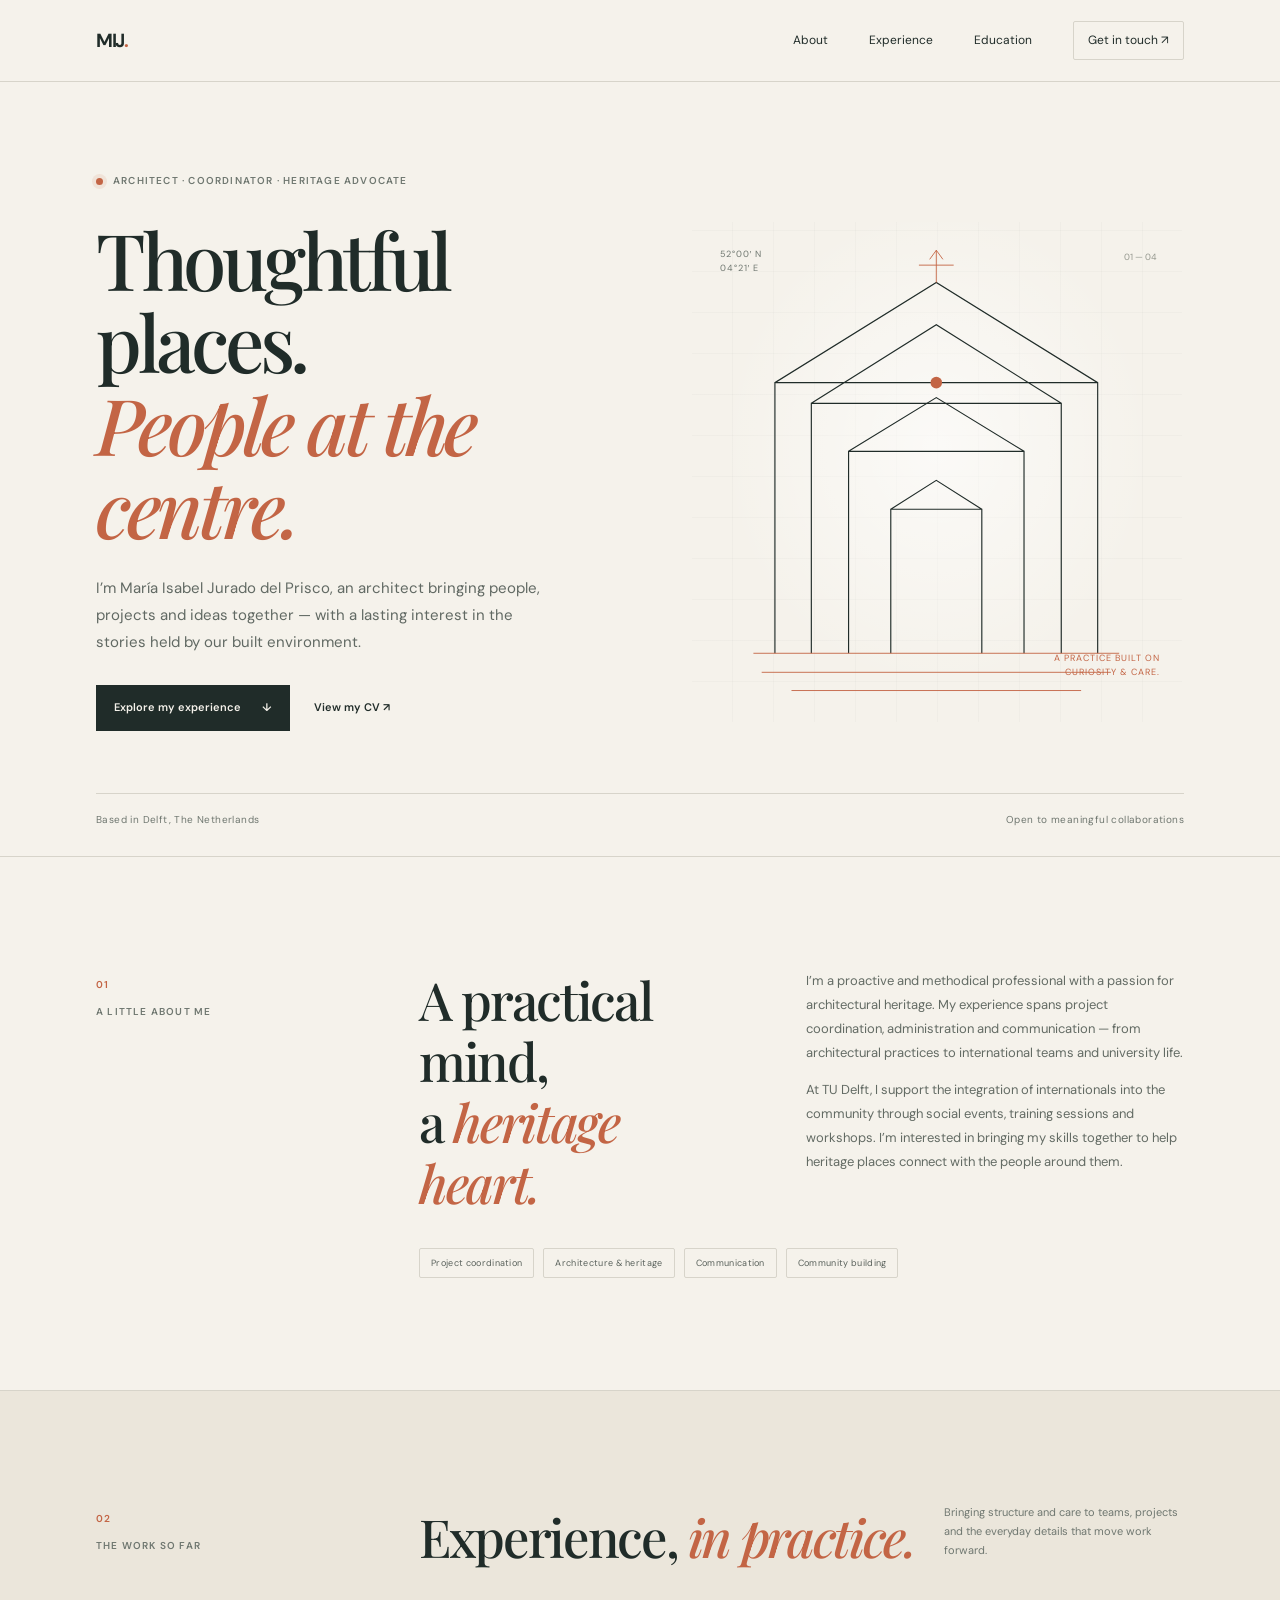
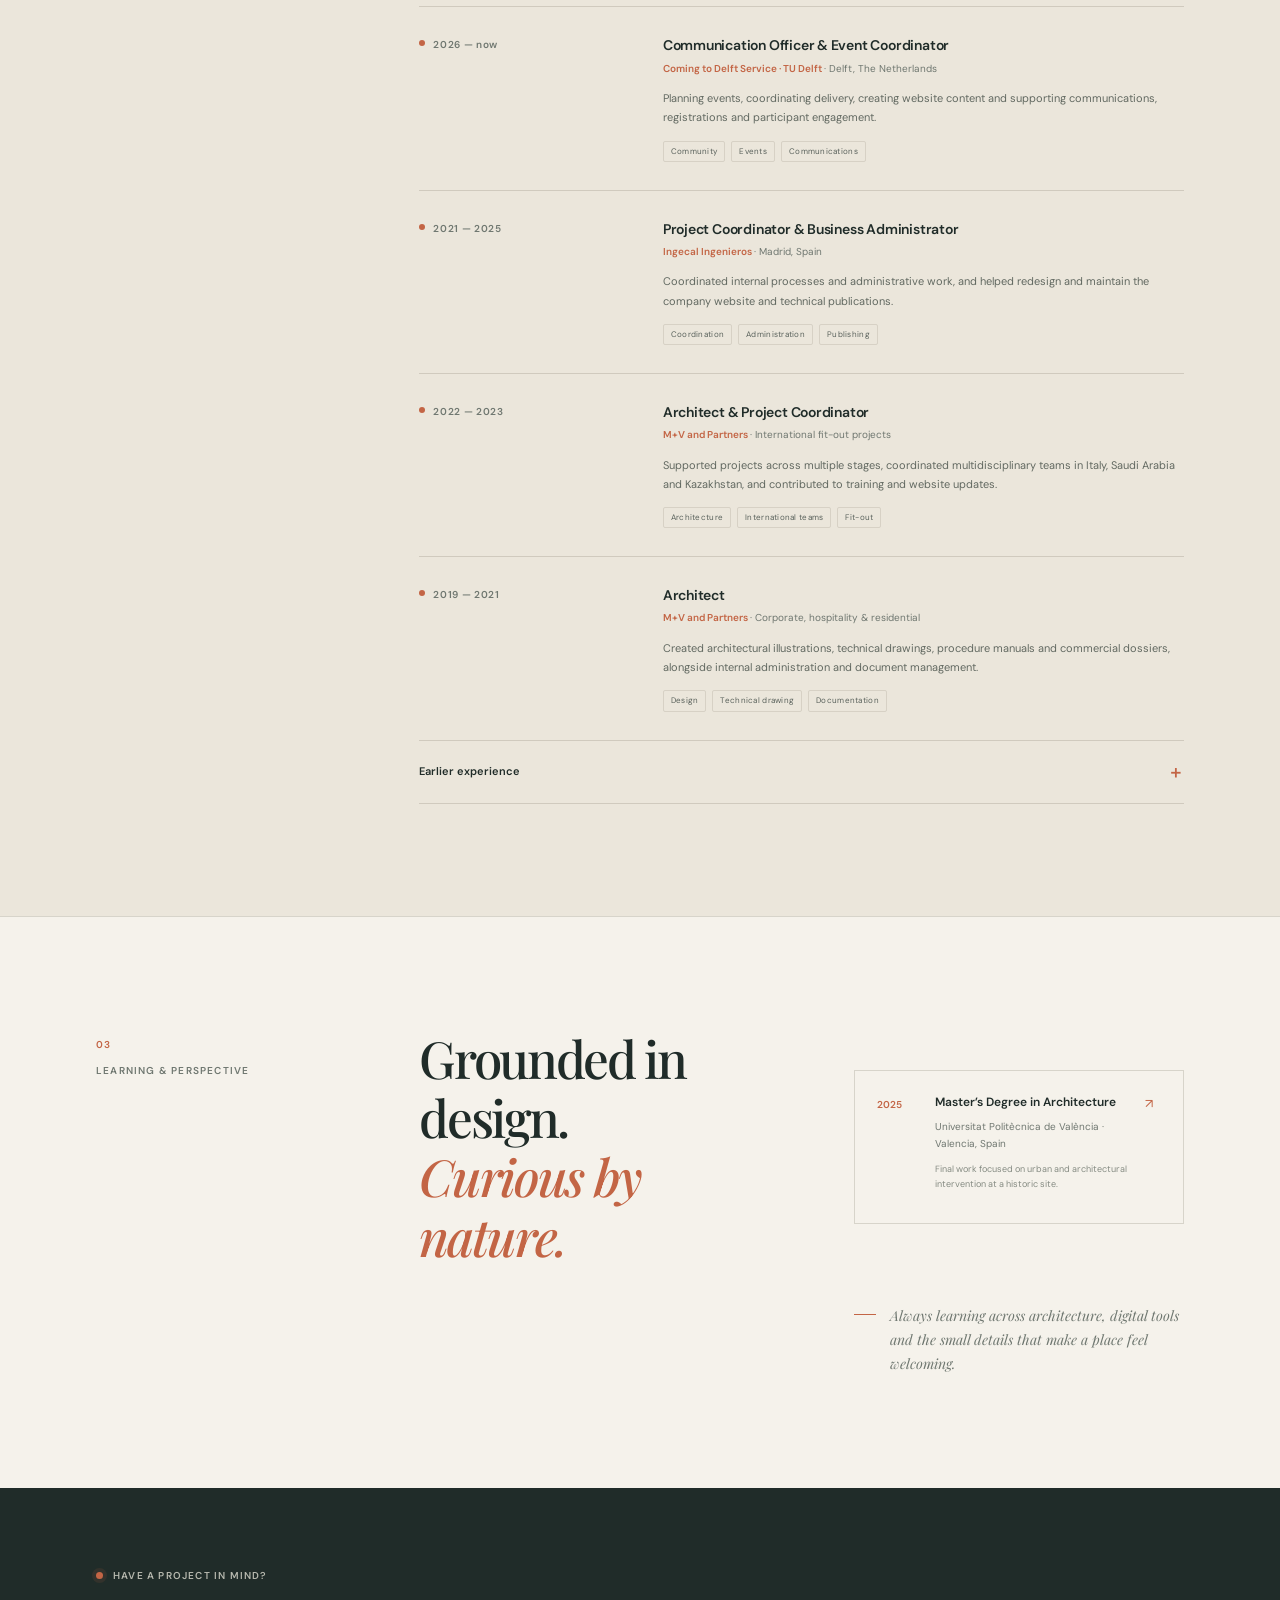
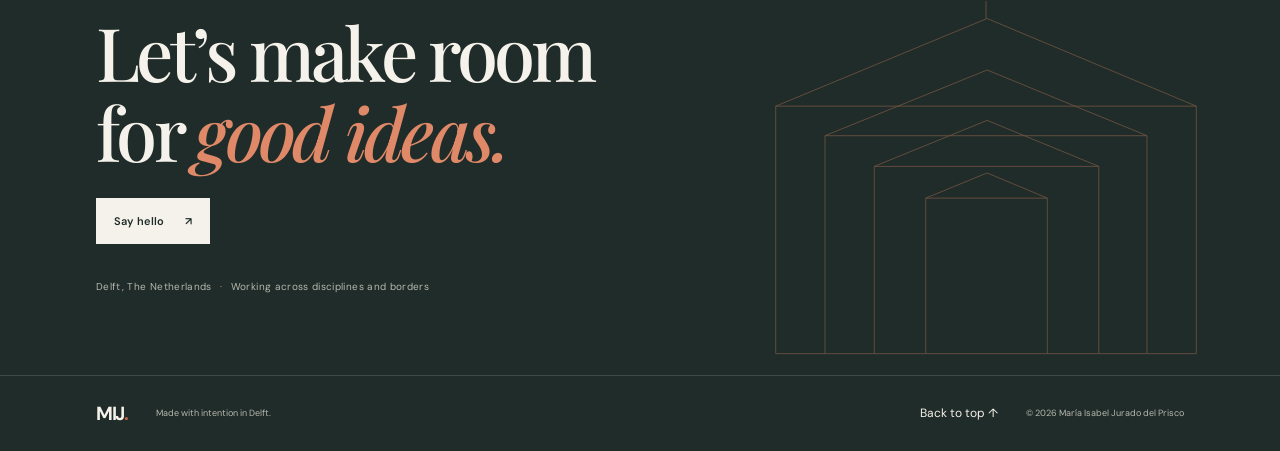
==== index.html @ f43166e5 "Create personal portfolio website" ====
<!doctype html>
<html lang="en">
  <head>
    <meta charset="utf-8">
    <meta name="viewport" content="width=device-width, initial-scale=1">
    <meta name="theme-color" content="#f5f2eb">
    <meta name="description" content="María Isabel Jurado del Prisco is an architect and project coordinator based in Delft, working across architecture, communication, and cultural heritage.">
    <title>María Isabel Jurado del Prisco — Architect &amp; Coordinator</title>
    <link rel="stylesheet" href="styles.css">
  </head>
  <body>
    <header class="site-header">
      <a class="wordmark" href="#home" aria-label="María Isabel Jurado del Prisco, home">MIJ<span>.</span></a>
      <nav aria-label="Main navigation">
        <a href="#about">About</a>
        <a href="#experience">Experience</a>
        <a href="#education">Education</a>
        <a class="nav-contact" href="#contact">Get in touch <span aria-hidden="true">↗</span></a>
      </nav>
    </header>

    <main>
      <section class="hero" id="home" aria-labelledby="hero-title">
        <div class="hero-copy">
          <p class="eyebrow"><span class="status-dot"></span> Architect · Coordinator · Heritage advocate</p>
          <h1 id="hero-title">Thoughtful places.<br><em>People at the centre.</em></h1>
          <p class="hero-intro">I’m María Isabel Jurado del Prisco, an architect bringing people, projects and ideas together — with a lasting interest in the stories held by our built environment.</p>
          <div class="hero-actions">
            <a class="button button-dark" href="#experience">Explore my experience <span aria-hidden="true">↓</span></a>
            <a class="text-link" href="assets/Isabel_Jurado_CV.pdf" target="_blank" rel="noreferrer">View my CV <span aria-hidden="true">↗</span></a>
          </div>
        </div>
        <div class="hero-art" aria-label="Abstract architectural line drawing" role="img">
          <div class="art-label art-label-top">52°00′ N<br>04°21′ E</div>
          <svg class="architecture" viewBox="0 0 540 580" fill="none" xmlns="http://www.w3.org/2000/svg" aria-hidden="true">
            <path d="M75 503V176L270 55L465 176V503" />
            <path d="M75 176H465M119 503V201H421V503M119 201L270 106L421 201" />
            <path d="M164 503V259H376V503M164 259L270 194L376 259" />
            <path d="M215 503V329H325V503M215 329L270 294L325 329" />
            <path d="M49 503H491M59 526H481M95 548H445" />
            <path d="M270 55V16M249 34H291M270 16L262 27M270 16L278 27" />
            <circle cx="270" cy="176" r="7" />
          </svg>
          <div class="art-label art-label-bottom">A practice built on<br>curiosity &amp; care.</div>
          <span class="art-index">01 — 04</span>
        </div>
        <div class="hero-caption"><span>Based in Delft, The Netherlands</span><span>Open to meaningful collaborations</span></div>
      </section>

      <section class="intro section-wrap" id="about" aria-labelledby="about-title">
        <div class="section-marker"><span>01</span> A little about me</div>
        <div class="intro-content">
          <h2 id="about-title">A practical mind,<br>a <em>heritage heart.</em></h2>
          <div class="intro-body">
            <p>I’m a proactive and methodical professional with a passion for architectural heritage. My experience spans project coordination, administration and communication — from architectural practices to international teams and university life.</p>
            <p>At TU Delft, I support the integration of internationals into the community through social events, training sessions and workshops. I’m interested in bringing my skills together to help heritage places connect with the people around them.</p>
          </div>
          <div class="focus-list" aria-label="Areas of focus">
            <span>Project coordination</span>
            <span>Architecture &amp; heritage</span>
            <span>Communication</span>
            <span>Community building</span>
          </div>
        </div>
      </section>

      <section class="experience section-wrap" id="experience" aria-labelledby="experience-title">
        <div class="section-marker"><span>02</span> The work so far</div>
        <div class="section-main">
          <div class="section-heading">
            <h2 id="experience-title">Experience, <em>in practice.</em></h2>
            <p>Bringing structure and care to teams, projects and the everyday details that move work forward.</p>
          </div>
          <div class="timeline">
            <article class="timeline-item current">
              <div class="timeline-date">2026 — now</div>
              <div class="timeline-detail">
                <h3>Communication Officer &amp; Event Coordinator</h3>
                <p class="timeline-org">Coming to Delft Service · TU Delft <span>· Delft, The Netherlands</span></p>
                <p>Planning events, coordinating delivery, creating website content and supporting communications, registrations and participant engagement.</p>
                <div class="tags"><span>Community</span><span>Events</span><span>Communications</span></div>
              </div>
              <span class="timeline-mark" aria-hidden="true"></span>
            </article>
            <article class="timeline-item">
              <div class="timeline-date">2021 — 2025</div>
              <div class="timeline-detail">
                <h3>Project Coordinator &amp; Business Administrator</h3>
                <p class="timeline-org">Ingecal Ingenieros <span>· Madrid, Spain</span></p>
                <p>Coordinated internal processes and administrative work, and helped redesign and maintain the company website and technical publications.</p>
                <div class="tags"><span>Coordination</span><span>Administration</span><span>Publishing</span></div>
              </div>
              <span class="timeline-mark" aria-hidden="true"></span>
            </article>
            <article class="timeline-item">
              <div class="timeline-date">2022 — 2023</div>
              <div class="timeline-detail">
                <h3>Architect &amp; Project Coordinator</h3>
                <p class="timeline-org">M+V and Partners <span>· International fit-out projects</span></p>
                <p>Supported projects across multiple stages, coordinated multidisciplinary teams in Italy, Saudi Arabia and Kazakhstan, and contributed to training and website updates.</p>
                <div class="tags"><span>Architecture</span><span>International teams</span><span>Fit-out</span></div>
              </div>
              <span class="timeline-mark" aria-hidden="true"></span>
            </article>
            <article class="timeline-item">
              <div class="timeline-date">2019 — 2021</div>
              <div class="timeline-detail">
                <h3>Architect</h3>
                <p class="timeline-org">M+V and Partners <span>· Corporate, hospitality &amp; residential</span></p>
                <p>Created architectural illustrations, technical drawings, procedure manuals and commercial dossiers, alongside internal administration and document management.</p>
                <div class="tags"><span>Design</span><span>Technical drawing</span><span>Documentation</span></div>
              </div>
              <span class="timeline-mark" aria-hidden="true"></span>
            </article>
            <details class="earlier-work">
              <summary>Earlier experience <span aria-hidden="true">＋</span></summary>
              <div class="earlier-list">
                <article>
                  <p class="timeline-org">Technical CAD Drafting Specialist · Ingecal Ingenieros <span>2014, 2019 · project-based</span></p>
                  <p>Technical illustration and editorial design for educational textbooks.</p>
                </article>
                <article>
                  <p class="timeline-org">Private Tutor, Technical Drawing &amp; Geometry <span>2015 — 2016</span></p>
                  <p>Personalised tutoring in technical drawing, geometry and building structures.</p>
                </article>
              </div>
            </details>
          </div>
        </div>
      </section>

      <section class="education section-wrap" id="education" aria-labelledby="education-title">
        <div class="section-marker"><span>03</span> Learning &amp; perspective</div>
        <div class="section-main education-main">
          <h2 id="education-title">Grounded in design.<br><em>Curious by nature.</em></h2>
          <article class="education-card">
            <span class="education-year">2025</span>
            <div>
              <h3>Master’s Degree in Architecture</h3>
              <p>Universitat Politècnica de València · Valencia, Spain</p>
              <p class="education-note">Final work focused on urban and architectural intervention at a historic site.</p>
            </div>
            <span class="education-symbol" aria-hidden="true">↗</span>
          </article>
          <div class="education-note-block">
            <span class="note-dash"></span>
            <p>Always learning across architecture, digital tools and the small details that make a place feel welcoming.</p>
          </div>
        </div>
      </section>

      <section class="contact" id="contact" aria-labelledby="contact-title">
        <div class="contact-inner">
          <p class="eyebrow"><span class="status-dot"></span> Have a project in mind?</p>
          <h2 id="contact-title">Let’s make room<br>for <em>good ideas.</em></h2>
          <a class="button button-light" href="mailto:M.I.JuradodelPrisco@tudelft.nl">Say hello <span aria-hidden="true">↗</span></a>
          <p class="contact-location">Delft, The Netherlands <span>·</span> Working across disciplines and borders</p>
        </div>
        <div class="contact-graphic" aria-hidden="true">
          <svg viewBox="0 0 420 340" fill="none" xmlns="http://www.w3.org/2000/svg">
            <path d="M18 322V96L211 16L402 96V322M63 322V123L211 63L357 123V322M108 322V151L211 109L313 151V322M155 322V180L211 157L266 180V322M18 322H402" />
            <path d="M18 96H402M63 123H357M108 151H313M155 180H266M210 16V0" />
          </svg>
        </div>
      </section>
    </main>

    <footer class="site-footer">
      <a class="wordmark" href="#home" aria-label="Back to top">MIJ<span>.</span></a>
      <span>Made with intention in Delft.</span>
      <a href="#home">Back to top ↑</a>
      <span class="copyright">© <span id="year">2026</span> María Isabel Jurado del Prisco</span>
    </footer>
    <script>
      document.getElementById("year").textContent = new Date().getFullYear();
    </script>
  </body>
</html>
---- styles.css ----
@import url("https://fonts.googleapis.com/css2?family=DM+Sans:wght@400;500;600;700&family=Playfair+Display:ital,wght@0,500;0,600;1,500;1,600&display=swap");

:root {
  color-scheme: light;
  --paper: #f5f2eb;
  --paper-deep: #ebe6db;
  --ink: #202c29;
  --muted: #6f7770;
  --line: #d7d4ca;
  --accent: #c36545;
  --serif: "Playfair Display", Georgia, serif;
  --sans: "DM Sans", "Segoe UI", sans-serif;
}

* {
  box-sizing: border-box;
}

html {
  scroll-behavior: smooth;
}

body {
  margin: 0;
  color: var(--ink);
  background: var(--paper);
  font-family: var(--sans);
  font-size: 15px;
  line-height: 1.65;
  -webkit-font-smoothing: antialiased;
}

a {
  color: inherit;
}

a:focus-visible,
summary:focus-visible {
  outline: 2px solid var(--accent);
  outline-offset: 5px;
}

.site-header {
  height: 82px;
  display: flex;
  align-items: center;
  justify-content: space-between;
  padding: 0 7.5%;
  border-bottom: 1px solid var(--line);
}

.wordmark {
  font-size: 19px;
  font-weight: 700;
  letter-spacing: -0.07em;
  text-decoration: none;
}

.wordmark span {
  color: var(--accent);
}

.site-header nav {
  display: flex;
  align-items: center;
  gap: clamp(20px, 3.2vw, 48px);
}

.site-header nav a,
.site-footer a:not(.wordmark) {
  font-size: 12px;
  text-decoration: none;
}

.site-header nav a:hover,
.site-footer a:not(.wordmark):hover,
.text-link:hover {
  color: var(--accent);
}

.nav-contact {
  padding: 9px 14px;
  border: 1px solid var(--line);
  border-radius: 2px;
}

.hero {
  min-height: 690px;
  padding: 87px 7.5% 28px;
  display: grid;
  grid-template-columns: minmax(0, 1fr) minmax(340px, 0.9fr);
  grid-template-rows: 1fr auto;
  align-items: center;
  gap: 18px 4%;
  overflow: hidden;
}

.hero-copy {
  max-width: 600px;
  padding: 4px 0 44px;
  position: relative;
  z-index: 1;
}

.eyebrow {
  display: flex;
  align-items: center;
  gap: 10px;
  margin: 0 0 28px;
  color: var(--muted);
  font-size: 10px;
  font-weight: 600;
  letter-spacing: 0.12em;
  text-transform: uppercase;
}

.status-dot {
  width: 7px;
  height: 7px;
  display: inline-block;
  flex: 0 0 7px;
  border-radius: 50%;
  background: var(--accent);
  box-shadow: 0 0 0 4px rgb(195 101 69 / 11%);
}

h1,
h2,
h3,
p {
  margin-top: 0;
}

.hero h1 {
  margin-bottom: 26px;
  font-family: var(--serif);
  font-size: clamp(48px, 6.1vw, 82px);
  font-weight: 500;
  letter-spacing: -0.055em;
  line-height: 1.06;
}

.hero h1 em,
.section-main h2 em,
.intro h2 em,
.contact h2 em {
  color: var(--accent);
  font-weight: 500;
}

.hero-intro {
  max-width: 445px;
  margin-bottom: 29px;
  color: #616963;
  font-size: 15px;
  line-height: 1.8;
}

.hero-actions {
  display: flex;
  align-items: center;
  flex-wrap: wrap;
  gap: 24px;
}

.button {
  min-height: 46px;
  padding: 0 18px;
  display: inline-flex;
  align-items: center;
  justify-content: center;
  gap: 21px;
  font-size: 11px;
  font-weight: 600;
  text-decoration: none;
  transition: background 160ms ease, color 160ms ease, transform 160ms ease;
}

.button:hover {
  transform: translateY(-2px);
}

.button-dark {
  color: var(--paper);
  background: var(--ink);
}

.button-dark:hover {
  background: var(--accent);
}

.text-link {
  font-size: 11px;
  font-weight: 600;
  text-decoration: none;
}

.hero-art {
  height: 500px;
  max-width: 490px;
  width: 100%;
  justify-self: center;
  position: relative;
  background:
    radial-gradient(ellipse at 50% 45%, rgb(255 255 255 / 62%) 0, rgb(255 255 255 / 0%) 62%),
    repeating-linear-gradient(0deg, transparent 0, transparent 40px, rgb(32 44 41 / 5%) 41px),
    repeating-linear-gradient(90deg, transparent 0, transparent 40px, rgb(32 44 41 / 5%) 41px);
}

.architecture {
  position: absolute;
  inset: 3% 3% 1%;
  width: 94%;
  height: 96%;
  overflow: visible;
}

.architecture path {
  stroke: var(--ink);
  stroke-width: 1.15;
  vector-effect: non-scaling-stroke;
}

.architecture path:nth-child(n + 5) {
  stroke: var(--accent);
  stroke-width: 0.9;
}

.architecture circle {
  fill: var(--accent);
}

.art-label {
  position: absolute;
  color: var(--muted);
  font-size: 9px;
  line-height: 1.55;
  letter-spacing: 0.11em;
  text-transform: uppercase;
}

.art-label-top {
  top: 26px;
  left: 28px;
}

.art-label-bottom {
  right: 22px;
  bottom: 42px;
  color: var(--accent);
  text-align: right;
}

.art-index {
  position: absolute;
  right: 25px;
  top: 28px;
  color: #95988f;
  font-size: 9px;
}

.hero-caption {
  grid-column: 1 / -1;
  display: flex;
  justify-content: space-between;
  padding-top: 18px;
  border-top: 1px solid var(--line);
  color: var(--muted);
  font-size: 10px;
  letter-spacing: 0.04em;
}

.section-wrap {
  padding: 112px 7.5%;
  display: grid;
  grid-template-columns: minmax(160px, 0.52fr) minmax(0, 1.48fr);
  gap: 5%;
  border-top: 1px solid var(--line);
}

.section-marker {
  padding-top: 8px;
  color: var(--muted);
  font-size: 10px;
  font-weight: 600;
  letter-spacing: 0.12em;
  text-transform: uppercase;
}

.section-marker span {
  display: block;
  margin-bottom: 10px;
  color: var(--accent);
}

.intro-content {
  display: grid;
  grid-template-columns: minmax(250px, 0.86fr) minmax(250px, 1fr);
  align-items: start;
  gap: 10px 8%;
}

.intro h2,
.section-main h2 {
  margin-bottom: 0;
  font-family: var(--serif);
  font-size: clamp(37px, 4.1vw, 56px);
  font-weight: 500;
  letter-spacing: -0.045em;
  line-height: 1.16;
}

.intro-body {
  max-width: 510px;
  color: #636b64;
  font-size: 13px;
  line-height: 1.85;
}

.intro-body p:last-child {
  margin-bottom: 0;
}

.focus-list {
  grid-column: 1 / -1;
  display: flex;
  flex-wrap: wrap;
  gap: 9px;
  margin-top: 25px;
}

.focus-list span,
.tags span {
  border: 1px solid var(--line);
  border-radius: 2px;
  color: #59615b;
  font-size: 9px;
  letter-spacing: 0.035em;
}

.focus-list span {
  padding: 7px 11px;
}

.experience {
  background: var(--paper-deep);
}

.section-main {
  min-width: 0;
}

.section-heading {
  margin-bottom: 40px;
  display: flex;
  align-items: end;
  justify-content: space-between;
  gap: 30px;
}

.section-heading h2 {
  flex: 0 0 auto;
}

.section-heading > p {
  max-width: 255px;
  margin-bottom: 7px;
  color: var(--muted);
  font-size: 11px;
  line-height: 1.7;
}

.timeline {
  border-top: 1px solid #d0cabe;
}

.timeline-item {
  position: relative;
  display: grid;
  grid-template-columns: minmax(105px, 0.35fr) minmax(0, 1fr);
  gap: 8%;
  padding: 27px 0 28px;
  border-bottom: 1px solid #d0cabe;
}

.timeline-date {
  padding-top: 3px;
  color: var(--muted);
  font-size: 10px;
  font-weight: 600;
  letter-spacing: 0.07em;
}

.timeline-detail h3 {
  margin-bottom: 3px;
  font-size: 14px;
  font-weight: 600;
  letter-spacing: -0.015em;
}

.timeline-org {
  margin-bottom: 12px;
  color: var(--accent);
  font-size: 10px;
  font-weight: 600;
}

.timeline-org span {
  color: var(--muted);
  font-weight: 400;
}

.timeline-detail > p:not(.timeline-org) {
  max-width: 600px;
  margin-bottom: 13px;
  color: #626961;
  font-size: 11px;
  line-height: 1.75;
}

.tags {
  display: flex;
  flex-wrap: wrap;
  gap: 6px;
}

.tags span {
  padding: 3px 7px;
  border-color: #d7d1c5;
  font-size: 8px;
}

.timeline-mark {
  position: absolute;
  top: 33px;
  left: 0;
  width: 6px;
  height: 6px;
  border-radius: 50%;
  background: var(--accent);
}

.timeline-date {
  padding-left: 14px;
}

.earlier-work {
  border-bottom: 1px solid #d0cabe;
}

.earlier-work summary {
  padding: 17px 0;
  display: flex;
  align-items: center;
  justify-content: space-between;
  cursor: pointer;
  list-style: none;
  font-size: 11px;
  font-weight: 600;
}

.earlier-work summary::-webkit-details-marker {
  display: none;
}

.earlier-work[open] summary span {
  transform: rotate(45deg);
}

.earlier-work summary span {
  color: var(--accent);
  font-size: 17px;
  transition: transform 160ms ease;
}

.earlier-list {
  padding: 0 0 13px;
}

.earlier-list article {
  padding: 11px 0;
  border-top: 1px solid #d9d3c7;
}

.earlier-list .timeline-org {
  margin-bottom: 4px;
}

.earlier-list article > p:not(.timeline-org) {
  margin-bottom: 0;
  color: var(--muted);
  font-size: 10px;
}

.education-main {
  display: grid;
  grid-template-columns: 1fr minmax(240px, 0.9fr);
  align-items: center;
  gap: 38px 9%;
}

.education-main h2 {
  font-size: clamp(36px, 4vw, 53px);
}

.education-card {
  min-height: 154px;
  padding: 22px;
  display: grid;
  grid-template-columns: 46px 1fr 16px;
  align-items: start;
  gap: 12px;
  border: 1px solid var(--line);
}

.education-year {
  padding-top: 4px;
  color: var(--accent);
  font-size: 10px;
  font-weight: 600;
}

.education-card h3 {
  margin-bottom: 5px;
  font-size: 12px;
  font-weight: 600;
}

.education-card p {
  margin-bottom: 0;
  color: var(--muted);
  font-size: 10px;
  line-height: 1.7;
}

.education-card .education-note {
  margin-top: 10px;
  color: #858b82;
  font-size: 9px;
}

.education-symbol {
  color: var(--accent);
  font-size: 13px;
}

.education-note-block {
  grid-column: 2;
  display: flex;
  align-items: start;
  gap: 14px;
}

.note-dash {
  width: 22px;
  height: 1px;
  flex: 0 0 22px;
  margin-top: 10px;
  background: var(--accent);
}

.education-note-block p {
  max-width: 370px;
  margin-bottom: 0;
  color: var(--muted);
  font-family: var(--serif);
  font-size: 14px;
  font-style: italic;
  line-height: 1.7;
}

.contact {
  min-height: 430px;
  padding: 80px 7.5%;
  position: relative;
  display: flex;
  align-items: center;
  overflow: hidden;
  color: var(--paper);
  background: var(--ink);
}

.contact-inner {
  position: relative;
  z-index: 1;
}

.contact .eyebrow {
  color: #b6b8ae;
}

.contact h2 {
  margin-bottom: 26px;
  font-family: var(--serif);
  font-size: clamp(48px, 6vw, 74px);
  font-weight: 500;
  letter-spacing: -0.05em;
  line-height: 1.08;
}

.contact h2 em {
  color: #df8968;
}

.button-light {
  color: var(--ink);
  background: var(--paper);
}

.button-light:hover {
  color: var(--paper);
  background: var(--accent);
}

.contact-location {
  margin: 35px 0 0;
  color: #b6b8ae;
  font-size: 10px;
  letter-spacing: 0.035em;
}

.contact-location span {
  padding: 0 5px;
  color: #df8968;
}

.contact-graphic {
  width: min(45%, 460px);
  position: absolute;
  right: 5%;
  bottom: -6px;
  opacity: 0.43;
}

.contact-graphic svg {
  width: 100%;
}

.contact-graphic path {
  stroke: #df8968;
  stroke-width: 0.8;
  vector-effect: non-scaling-stroke;
}

.site-footer {
  min-height: 76px;
  padding: 14px 7.5%;
  display: grid;
  grid-template-columns: auto 1fr auto auto;
  align-items: center;
  gap: 28px;
  border-top: 1px solid rgb(245 242 235 / 14%);
  color: var(--paper);
  background: var(--ink);
}

.site-footer .wordmark {
  color: var(--paper);
}

.site-footer > span {
  color: #b6b8ae;
  font-size: 9px;
}

.site-footer .copyright {
  text-align: right;
}

@media (min-width: 1500px) {
  .site-header,
  .hero,
  .section-wrap,
  .contact,
  .site-footer {
    padding-right: max(7.5%, calc((100% - 1300px) / 2));
    padding-left: max(7.5%, calc((100% - 1300px) / 2));
  }
}

@media (max-width: 850px) {
  .site-header,
  .hero,
  .section-wrap,
  .contact,
  .site-footer {
    padding-right: 5%;
    padding-left: 5%;
  }

  .hero {
    min-height: 600px;
    grid-template-columns: minmax(0, 1fr) minmax(250px, 0.8fr);
    padding-top: 55px;
  }

  .hero-art {
    height: 390px;
  }

  .section-wrap {
    padding-top: 82px;
    padding-bottom: 82px;
    grid-template-columns: minmax(125px, 0.38fr) minmax(0, 1.62fr);
    gap: 4%;
  }

  .intro-content {
    grid-template-columns: 1fr;
    gap: 24px;
  }

  .focus-list {
    margin-top: 8px;
  }

  .section-heading {
    display: block;
  }

  .section-heading > p {
    margin-top: 13px;
  }

  .timeline-item {
    gap: 5%;
  }

  .education-main {
    grid-template-columns: 1fr;
  }

  .education-note-block {
    grid-column: 1;
  }

  .site-footer {
    grid-template-columns: auto 1fr auto;
    gap: 18px;
  }

  .site-footer .copyright {
    grid-column: 2 / -1;
  }
}

@media (max-width: 600px) {
  body {
    font-size: 14px;
  }

  .site-header {
    height: 68px;
  }

  .site-header nav {
    gap: 14px;
  }

  .site-header nav a {
    font-size: 10px;
  }

  .site-header nav a:nth-child(3) {
    display: none;
  }

  .nav-contact {
    padding: 7px 9px;
  }

  .hero {
    min-height: unset;
    padding-top: 67px;
    grid-template-columns: 1fr;
    gap: 0;
  }

  .hero-copy {
    padding-bottom: 10px;
  }

  .eyebrow {
    margin-bottom: 23px;
    font-size: 9px;
  }

  .hero h1 {
    font-size: clamp(45px, 13vw, 66px);
  }

  .hero-intro {
    max-width: 420px;
    font-size: 13px;
  }

  .hero-art {
    height: min(95vw, 390px);
    max-width: 400px;
    margin: 20px auto 23px;
  }

  .hero-caption {
    gap: 16px;
    font-size: 8px;
  }

  .section-wrap {
    padding-top: 66px;
    padding-bottom: 66px;
    grid-template-columns: 1fr;
    gap: 31px;
  }

  .section-marker {
    display: flex;
    align-items: center;
    gap: 10px;
  }

  .section-marker span {
    margin-bottom: 0;
  }

  .intro h2,
  .section-main h2 {
    font-size: 40px;
  }

  .intro-content {
    gap: 22px;
  }

  .intro-body {
    font-size: 12px;
  }

  .timeline-item {
    grid-template-columns: 1fr;
    gap: 8px;
    padding: 23px 0;
  }

  .timeline-date {
    font-size: 9px;
  }

  .timeline-detail h3 {
    font-size: 13px;
  }

  .timeline-detail > p:not(.timeline-org) {
    font-size: 10px;
  }

  .education-main {
    gap: 25px;
  }

  .education-card {
    padding: 16px;
    grid-template-columns: 37px 1fr 13px;
    gap: 8px;
  }

  .contact {
    min-height: 385px;
    padding-top: 62px;
    padding-bottom: 45px;
  }

  .contact h2 {
    font-size: 55px;
  }

  .contact-graphic {
    width: 67%;
    right: -15%;
    opacity: 0.22;
  }

  .site-footer {
    padding-top: 17px;
    padding-bottom: 17px;
    grid-template-columns: auto 1fr;
    gap: 6px 12px;
  }

  .site-footer > span {
    font-size: 8px;
  }

  .site-footer a:not(.wordmark) {
    justify-self: end;
    font-size: 9px;
  }

  .site-footer .copyright {
    grid-column: 1 / -1;
    text-align: left;
  }
}

@media (prefers-reduced-motion: reduce) {
  html {
    scroll-behavior: auto;
  }

  *,
  *::before,
  *::after {
    transition-duration: 0.01ms !important;
  }
}
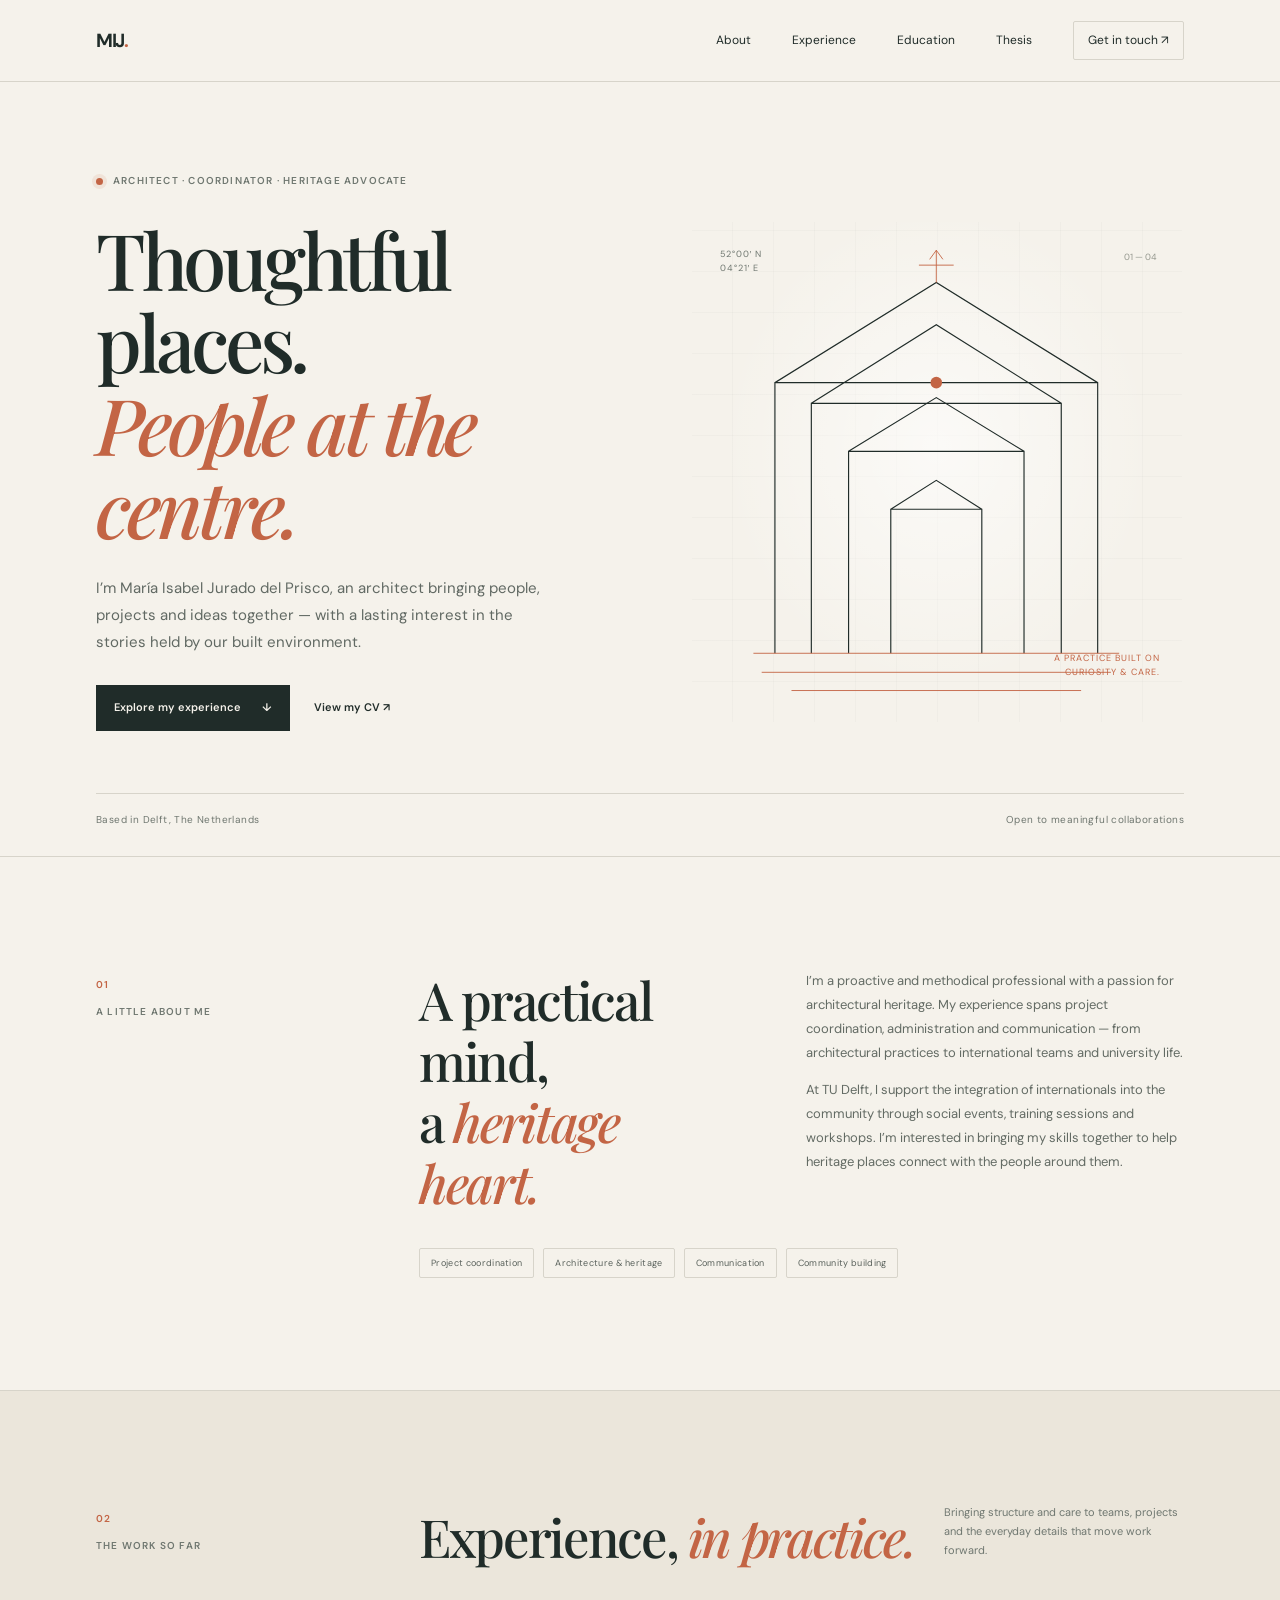
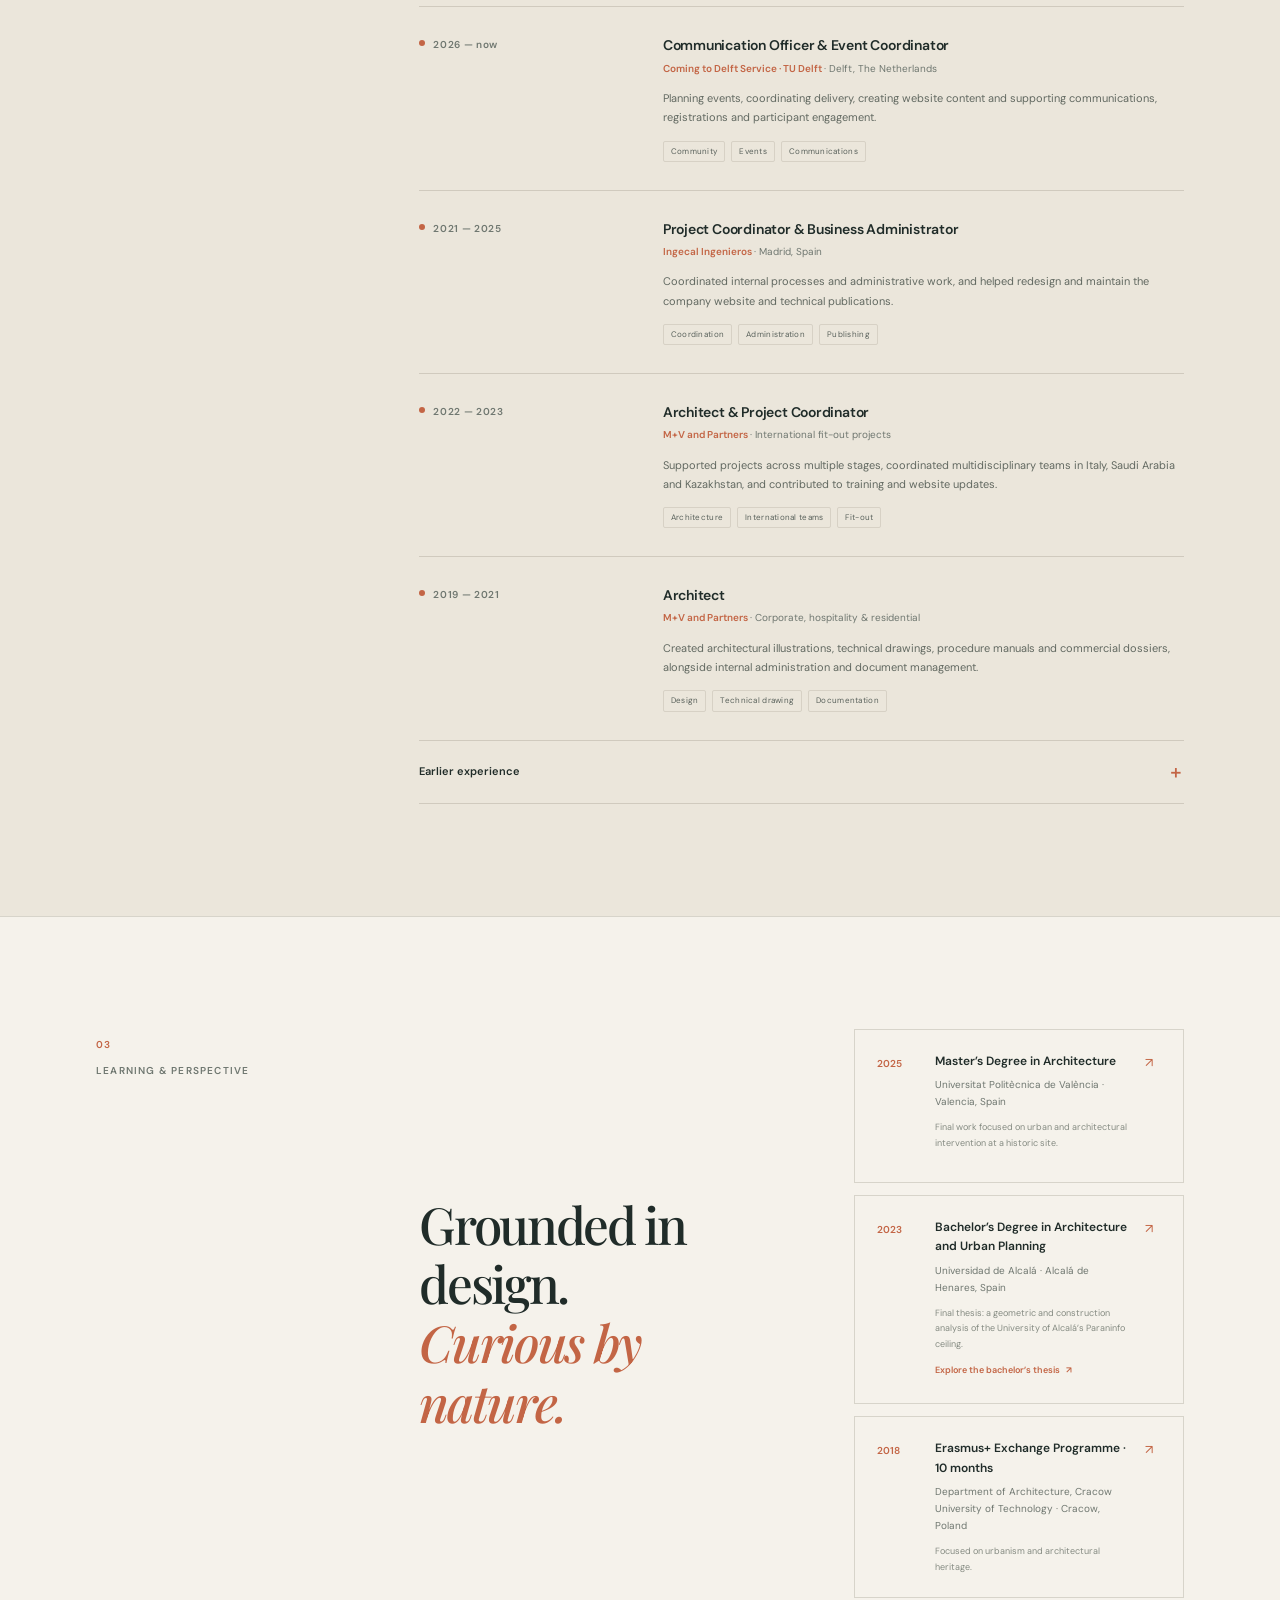
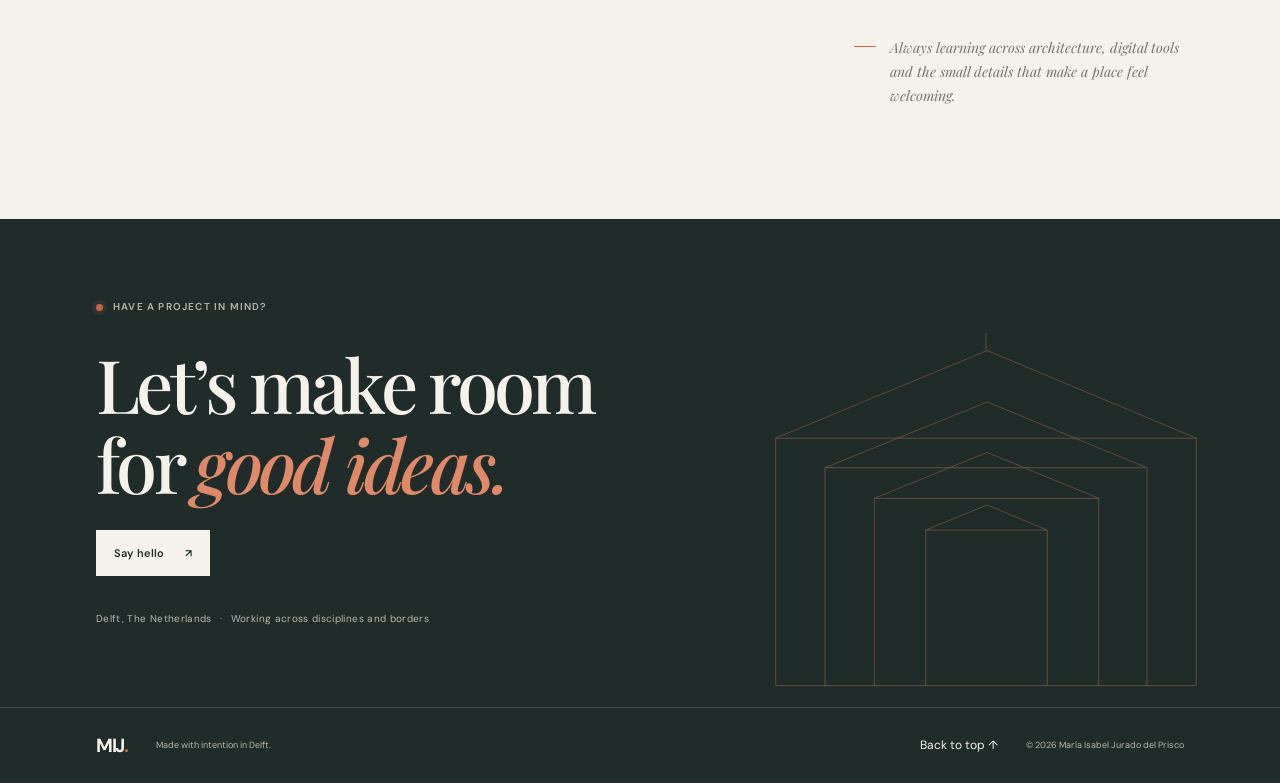
==== commit f5d4efb4: "Add thesis overview and complete education Co-authored-by: Copilot <223556219+Copilot@users.noreply." ====
--- a/index.html
+++ b/index.html
@@ -15,6 +15,7 @@
         <a href="#about">About</a>
         <a href="#experience">Experience</a>
         <a href="#education">Education</a>
+        <a href="thesis.html">Thesis</a>
         <a class="nav-contact" href="#contact">Get in touch <span aria-hidden="true">↗</span></a>
       </nav>
     </header>
@@ -133,15 +134,36 @@
         <div class="section-marker"><span>03</span> Learning &amp; perspective</div>
         <div class="section-main education-main">
           <h2 id="education-title">Grounded in design.<br><em>Curious by nature.</em></h2>
-          <article class="education-card">
-            <span class="education-year">2025</span>
-            <div>
-              <h3>Master’s Degree in Architecture</h3>
-              <p>Universitat Politècnica de València · Valencia, Spain</p>
-              <p class="education-note">Final work focused on urban and architectural intervention at a historic site.</p>
-            </div>
-            <span class="education-symbol" aria-hidden="true">↗</span>
-          </article>
+          <div class="education-list">
+            <article class="education-card">
+              <span class="education-year">2025</span>
+              <div>
+                <h3>Master’s Degree in Architecture</h3>
+                <p>Universitat Politècnica de València · Valencia, Spain</p>
+                <p class="education-note">Final work focused on urban and architectural intervention at a historic site.</p>
+              </div>
+              <span class="education-symbol" aria-hidden="true">↗</span>
+            </article>
+            <a class="education-card education-card-link" href="thesis.html">
+              <span class="education-year">2023</span>
+              <div>
+                <h3>Bachelor’s Degree in Architecture and Urban Planning</h3>
+                <p>Universidad de Alcalá · Alcalá de Henares, Spain</p>
+                <p class="education-note">Final thesis: a geometric and construction analysis of the University of Alcalá’s Paraninfo ceiling.</p>
+                <span class="education-link-label">Explore the bachelor’s thesis <span aria-hidden="true">↗</span></span>
+              </div>
+              <span class="education-symbol" aria-hidden="true">↗</span>
+            </a>
+            <article class="education-card">
+              <span class="education-year">2018</span>
+              <div>
+                <h3>Erasmus+ Exchange Programme · 10 months</h3>
+                <p>Department of Architecture, Cracow University of Technology · Cracow, Poland</p>
+                <p class="education-note">Focused on urbanism and architectural heritage.</p>
+              </div>
+              <span class="education-symbol" aria-hidden="true">↗</span>
+            </article>
+          </div>
           <div class="education-note-block">
             <span class="note-dash"></span>
             <p>Always learning across architecture, digital tools and the small details that make a place feel welcoming.</p>
--- a/styles.css
+++ b/styles.css
@@ -75,6 +75,10 @@
 .site-header nav a:hover,
 .site-footer a:not(.wordmark):hover,
 .text-link:hover {
+  color: var(--accent);
+}
+
+.site-header nav a[aria-current="page"] {
   color: var(--accent);
 }
 
@@ -513,6 +517,22 @@
   border: 1px solid var(--line);
 }
 
+.education-list {
+  display: grid;
+  gap: 12px;
+}
+
+.education-card-link {
+  color: inherit;
+  text-decoration: none;
+  transition: border-color 160ms ease, transform 160ms ease;
+}
+
+.education-card-link:hover {
+  transform: translateY(-2px);
+  border-color: var(--accent);
+}
+
 .education-year {
   padding-top: 4px;
   color: var(--accent);
@@ -537,6 +557,16 @@
   margin-top: 10px;
   color: #858b82;
   font-size: 9px;
+}
+
+.education-link-label {
+  margin-top: 11px;
+  display: inline-flex;
+  align-items: center;
+  gap: 6px;
+  color: var(--accent);
+  font-size: 9px;
+  font-weight: 600;
 }
 
 .education-symbol {
@@ -567,6 +597,259 @@
   font-size: 14px;
   font-style: italic;
   line-height: 1.7;
+}
+
+.thesis-hero {
+  min-height: 580px;
+  padding: 78px 7.5% 56px;
+  display: grid;
+  grid-template-columns: minmax(0, 1fr) minmax(340px, 0.9fr);
+  align-items: center;
+  gap: 6%;
+  overflow: hidden;
+}
+
+.thesis-copy {
+  max-width: 590px;
+  position: relative;
+  z-index: 1;
+}
+
+.thesis-copy h1 {
+  margin-bottom: 20px;
+  font-family: var(--serif);
+  font-size: clamp(45px, 5.3vw, 71px);
+  font-weight: 500;
+  letter-spacing: -0.055em;
+  line-height: 1.08;
+}
+
+.thesis-copy h1 em,
+.thesis-study h2 em,
+.thesis-conclusion h2 em {
+  color: var(--accent);
+  font-weight: 500;
+}
+
+.thesis-year {
+  color: var(--muted);
+}
+
+.thesis-lead {
+  max-width: 490px;
+  margin-bottom: 15px;
+  color: #555f58;
+  font-size: 16px;
+  line-height: 1.8;
+}
+
+.thesis-original-title {
+  max-width: 465px;
+  margin-bottom: 25px;
+  color: var(--muted);
+  font-size: 11px;
+  line-height: 1.8;
+}
+
+.thesis-original-title em {
+  font-family: var(--serif);
+}
+
+.thesis-actions {
+  display: flex;
+  align-items: center;
+  flex-wrap: wrap;
+  gap: 22px;
+}
+
+.thesis-art {
+  height: 390px;
+  max-width: 480px;
+  width: 100%;
+  justify-self: center;
+  position: relative;
+  color: var(--ink);
+  background:
+    radial-gradient(ellipse at 50% 46%, rgb(255 255 255 / 62%) 0, rgb(255 255 255 / 0%) 64%),
+    repeating-linear-gradient(0deg, transparent 0, transparent 39px, rgb(32 44 41 / 5%) 40px),
+    repeating-linear-gradient(90deg, transparent 0, transparent 39px, rgb(32 44 41 / 5%) 40px);
+}
+
+.ceiling-drawing {
+  position: absolute;
+  inset: 6% 1%;
+  width: 98%;
+  height: 86%;
+}
+
+.thesis-art-label,
+.thesis-art-caption,
+.thesis-art-index {
+  position: absolute;
+  color: var(--muted);
+  font-size: 8px;
+  letter-spacing: 0.09em;
+  line-height: 1.6;
+  text-transform: uppercase;
+}
+
+.thesis-art-label {
+  top: 16px;
+  left: 18px;
+}
+
+.thesis-art-caption {
+  right: 12px;
+  bottom: 8px;
+  color: var(--accent);
+  text-align: right;
+}
+
+.thesis-art-index {
+  top: 17px;
+  right: 18px;
+}
+
+.thesis-details {
+  padding: 25px 7.5%;
+  display: grid;
+  grid-template-columns: repeat(3, 1fr);
+  gap: 27px;
+  border-top: 1px solid var(--line);
+  border-bottom: 1px solid var(--line);
+  background: var(--paper-deep);
+}
+
+.thesis-fact {
+  display: flex;
+  flex-direction: column;
+  gap: 5px;
+  color: var(--ink);
+  font-size: 11px;
+  line-height: 1.65;
+}
+
+.thesis-fact-label {
+  color: var(--accent);
+  font-size: 9px;
+  font-weight: 600;
+  letter-spacing: 0.09em;
+  text-transform: uppercase;
+}
+
+.thesis-study {
+  grid-template-columns: minmax(160px, 0.52fr) minmax(0, 1.48fr);
+}
+
+.thesis-study-intro {
+  max-width: 730px;
+  margin-bottom: 35px;
+  display: grid;
+  grid-template-columns: minmax(220px, 1fr) minmax(200px, 0.8fr);
+  align-items: start;
+  gap: 28px;
+}
+
+.thesis-study h2,
+.thesis-conclusion h2 {
+  margin-bottom: 0;
+  font-family: var(--serif);
+  font-size: clamp(36px, 4vw, 53px);
+  font-weight: 500;
+  letter-spacing: -0.045em;
+  line-height: 1.16;
+}
+
+.thesis-study-intro > p {
+  margin: 4px 0 0;
+  color: #636b64;
+  font-size: 12px;
+  line-height: 1.85;
+}
+
+.thesis-study-grid {
+  display: grid;
+  grid-template-columns: repeat(2, minmax(0, 1fr));
+  border-top: 1px solid var(--line);
+}
+
+.study-card {
+  min-height: 175px;
+  padding: 20px 24px 18px 0;
+  border-bottom: 1px solid var(--line);
+}
+
+.study-card:nth-child(even) {
+  padding-left: 24px;
+  border-left: 1px solid var(--line);
+}
+
+.study-number {
+  display: block;
+  margin-bottom: 13px;
+  color: var(--accent);
+  font-size: 9px;
+  font-weight: 600;
+  letter-spacing: 0.09em;
+}
+
+.study-card h3 {
+  margin-bottom: 7px;
+  font-size: 12px;
+  font-weight: 600;
+}
+
+.study-card p {
+  max-width: 365px;
+  margin-bottom: 0;
+  color: var(--muted);
+  font-size: 10px;
+  line-height: 1.8;
+}
+
+.thesis-conclusion {
+  min-height: 370px;
+  padding: 72px 7.5%;
+  display: grid;
+  grid-template-columns: minmax(0, 1fr) minmax(200px, 0.45fr);
+  align-items: center;
+  gap: 10%;
+  color: var(--paper);
+  background: var(--ink);
+}
+
+.thesis-conclusion .eyebrow {
+  color: #b6b8ae;
+}
+
+.thesis-conclusion h2 {
+  margin-bottom: 17px;
+}
+
+.thesis-conclusion h2 em {
+  color: #df8968;
+}
+
+.thesis-conclusion-copy > p:not(.eyebrow) {
+  max-width: 575px;
+  margin-bottom: 20px;
+  color: #b6b8ae;
+  font-size: 11px;
+  line-height: 1.85;
+}
+
+.thesis-keywords {
+  display: flex;
+  flex-direction: column;
+  align-items: flex-start;
+  gap: 12px;
+}
+
+.thesis-keywords > span:not(.thesis-fact-label) {
+  padding-bottom: 8px;
+  border-bottom: 1px solid rgb(245 242 235 / 17%);
+  color: #e2dfd5;
+  font-size: 10px;
 }
 
 .contact {
@@ -730,8 +1013,26 @@
     grid-template-columns: 1fr;
   }
 
+  .education-card {
+    width: 100%;
+  }
+
   .education-note-block {
     grid-column: 1;
+  }
+
+  .thesis-hero {
+    min-height: unset;
+    grid-template-columns: minmax(0, 1fr) minmax(265px, 0.8fr);
+  }
+
+  .thesis-art {
+    height: 330px;
+  }
+
+  .thesis-study-intro {
+    grid-template-columns: 1fr;
+    gap: 17px;
   }
 
   .site-footer {
@@ -763,6 +1064,14 @@
 
   .site-header nav a:nth-child(3) {
     display: none;
+  }
+
+  .site-header nav {
+    gap: 12px;
+  }
+
+  .site-header nav a {
+    font-size: 9px;
   }
 
   .nav-contact {
@@ -858,6 +1167,84 @@
   }
 
   .education-card {
+    min-height: 0;
+    padding: 16px 13px;
+    grid-template-columns: 35px minmax(0, 1fr) 12px;
+    gap: 8px;
+  }
+
+  .education-card h3 {
+    font-size: 11px;
+  }
+
+  .education-card p {
+    overflow-wrap: anywhere;
+    font-size: 9px;
+  }
+
+  .education-card .education-note,
+  .education-link-label {
+    font-size: 8px;
+  }
+
+  .thesis-hero {
+    padding-top: 55px;
+    padding-bottom: 35px;
+    grid-template-columns: 1fr;
+    gap: 20px;
+  }
+
+  .thesis-copy h1 {
+    font-size: clamp(42px, 12vw, 60px);
+  }
+
+  .thesis-lead {
+    font-size: 13px;
+  }
+
+  .thesis-art {
+    height: min(80vw, 340px);
+    max-width: 400px;
+  }
+
+  .thesis-details {
+    padding-top: 21px;
+    padding-bottom: 21px;
+    grid-template-columns: 1fr;
+    gap: 15px;
+  }
+
+  .thesis-study-intro {
+    grid-template-columns: 1fr;
+  }
+
+  .thesis-study-grid {
+    grid-template-columns: 1fr;
+  }
+
+  .study-card,
+  .study-card:nth-child(even) {
+    min-height: 0;
+    padding: 17px 0;
+    border-left: none;
+  }
+
+  .study-number {
+    margin-bottom: 8px;
+  }
+
+  .thesis-conclusion {
+    padding-top: 55px;
+    padding-bottom: 48px;
+    grid-template-columns: 1fr;
+    gap: 30px;
+  }
+
+  .thesis-conclusion h2 {
+    font-size: 43px;
+  }
+
+  .education-card {
     padding: 16px;
     grid-template-columns: 37px 1fr 13px;
     gap: 8px;
